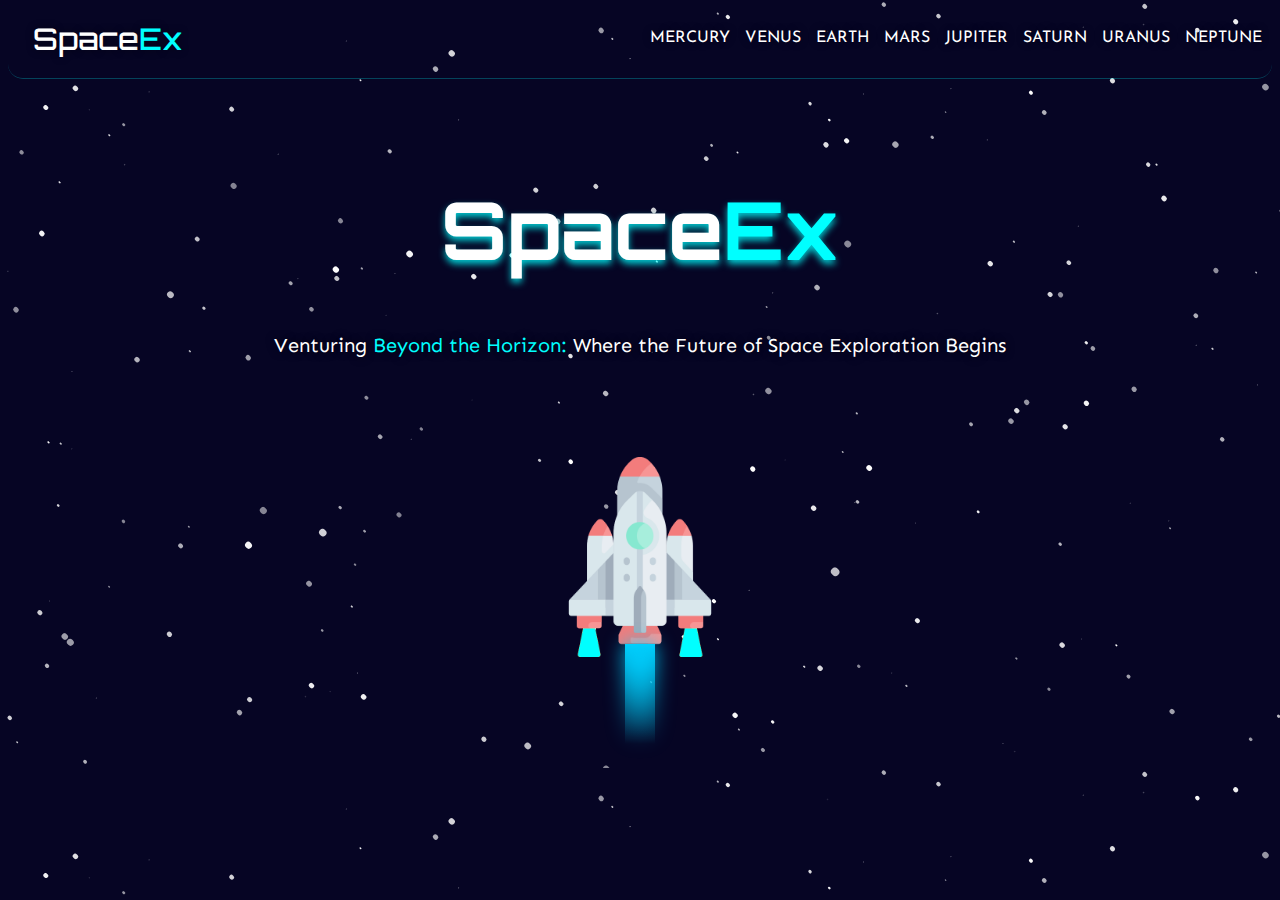
==== index.html @ b347578b "Initial Commit" ====
<!DOCTYPE html>
<html lang="en">
  <head>
    <meta charset="UTF-8" />
    <title>SpaceEx Station</title>
    <link rel="shortcut icon" href="src/favicon.png" type="image/x-icon" />
    <link rel="stylesheet" href="style.css" />
  </head>
  <body>
    <header>
      <a href="index.html" class="title">Space<font color="aqua">Ex</font></a>
      <div class="links">
        <a href="mercury.html">Mercury</a>
        <a href="venus.html">Venus</a>
        <a href="earth.html">Earth</a>
        <a href="mars.html">Mars</a>
        <a href="jupiter.html">Jupiter</a>
        <a href="saturn.html">Saturn</a>
        <a href="uranus.html">Uranus</a>
        <a href="neptune.html">Neptune</a>
      </div>
    </header>
    <main>
      <h1>Space<font color="aqua">Ex</font></h1>
      <p>
        Venturing <font color="aqua">Beyond the Horizon:</font> Where the Future
        of Space Exploration Begins
      </p>
      <div class="rocket">
        <img src="src/rocket.png" height="200px" />
      </div>
    </main>
    <!-- <script src="script.js"></script> -->
  </body>
</html>
---- style.css ----
@import url("https://fonts.googleapis.com/css2?family=Josefin+Sans:ital,wght@0,100..700;1,100..700&family=Yanone+Kaffeesatz:wght@200..700&display=swap");
@import url("https://fonts.googleapis.com/css2?family=Orbitron:wght@400..900&display=swap");

@import url("https://fonts.googleapis.com/css2?family=Sen:wght@400..800&display=swap");

body {
  background-color: #060524;
  background-image: url(src/bg.png);
  color: #fff;
}

header {
  display: flex;
  flex-direction: row;
  justify-content: space-between;
  align-items: center;
  height: 60px;
  border-bottom: 0.5px solid rgba(0, 255, 255, 0.253);
  padding-bottom: 10px;
  border-bottom-left-radius: 15px;
  border-bottom-right-radius: 15px;
  text-shadow: 0px 0px 9px rgba(0, 0, 0, 0.47);
}

header a {
  color: #fff;
  text-decoration: none;
  font-family: "Josefin Sans", sans-serif;
  text-transform: uppercase;
  font-size: 16px;
  padding: 5px;
  transition: 0.3s ease-in-out;
}

header .links {
  display: flex;
  justify-content: space-evenly;
  width: 50%;
}

header .title {
  text-transform: capitalize;
  font-family: "Orbitron", sans-serif;
  font-weight: 500;
  font-size: 30px;
  margin-left: 20px;
}

header a:hover {
  border-bottom: 2px solid aqua;
  background-color: rgba(0, 255, 255, 0.253);
  font-weight: bold;
  padding: 5px;
  border-radius: 10px;
}

header .active {
  border-bottom: 2px solid aqua;
  background-color: rgba(0, 255, 255, 0.253);
  font-weight: bold;
  padding: 5px;
  border-radius: 10px;
}

/* index.html */

main h1 {
  margin-top: 100px;
  font-family: "Orbitron", sans-serif;
  font-size: 80px;
  text-align: center;
  text-shadow: 0px 4px 7px rgba(0, 255, 255, 0.8);
}

main p {
  font-family: "Sen", sans-serif;
  font-size: 20px;
  text-align: center;
  text-shadow: 0px 0px 9px rgba(0, 0, 0, 0.74);
}

.rocket {
  display: flex;
  justify-content: center;
  align-items: center;
  margin-top: 100px;
  position: relative;
  animation: animate 0.2s ease infinite;
}

@keyframes animate {
  0%,
  100% {
    transform: translateY(-2px);
  }
  50% {
    transform: translateY(2px);
  }
}

.rocket::before {
  content: "";
  position: absolute;
  bottom: -87px;
  left: 50%;
  transform: translateX(-50%);
  width: 30px;
  height: 100px;
  background: linear-gradient(#00d0ff, transparent);
}

.rocket::after {
  content: "";
  position: absolute;
  bottom: -87px;
  left: 50%;
  transform: translateX(-50%);
  width: 30px;
  height: 100px;
  background: linear-gradient(#00d0ff, transparent);
  filter: blur(10px);
}

/* PLANET */

#container {
  /* border: 1px solid red; */
  padding: 60px;
  height: 55vh;
  display: flex;
}

.planet {
  width: 60%;
  /* border: 1px solid greenyellow; */
  display: flex;
  justify-content: center;
  align-items: center;
  animation: rotation 15s infinite linear;
  z-index: -2;
}

@keyframes rotation {
  from {
    transform: rotate(0deg);
  }
  to {
    transform: rotate(359deg);
  }
}

.info {
  width: 40%;
  padding: 20px;
  /* border: 1px solid aqua; */
  font-family: "Sen", sans-serif;
  font-size: 17px;
}

.info h1 {
  margin-top: -5px;
  font-family: "Orbitron", sans-serif;
  font-size: 40px;
  text-transform: uppercase;
  color: aqua;
  /* text-align: center; */
  text-shadow: 0px 4px 7px rgba(0, 0, 0, 0.8);
}

.info a {
  text-decoration: none;
  color: #fff;
}

.cards {
  padding-left: 15px;
  padding-right: 15px;
  height: 17vh;
  /* border: 1px solid blue; */
  display: flex;
  justify-content: space-between;
  align-items: center;
}

.cards .card {
  display: flex;
  flex-direction: column;
  border: 1px solid #ffffff42;
  border-radius: 10px;
  height: 70%;
  width: 20%;
  padding: 10px;
  transform: 1s linear ease;
  cursor: pointer;
}

.cards .card:hover{
  background-color: #00d0ff;
  color: #060524;
}

.card h1 {
  margin-left: 10px;
  margin-top: 7px;
  font-family: "Orbitron", sans-serif;
  text-transform: uppercase;
}

.card p {
  margin-left: 10px;
  margin-top: 3px;
  font-family: "Sen", sans-serif;
  font-weight: bold;
  font-size: 18px;
  text-transform: uppercase;
  color: #ffffff93;
}

.card p:hover{
  color: #060524;
}

/* .ring{
  position: fixed;
  rotate: 125deg;
  height: 470px;
  top: 120px;
  left: 20px;
  z-index: -1;
} */

/* Planet END */

::-webkit-scrollbar {
  width: 0px;
}
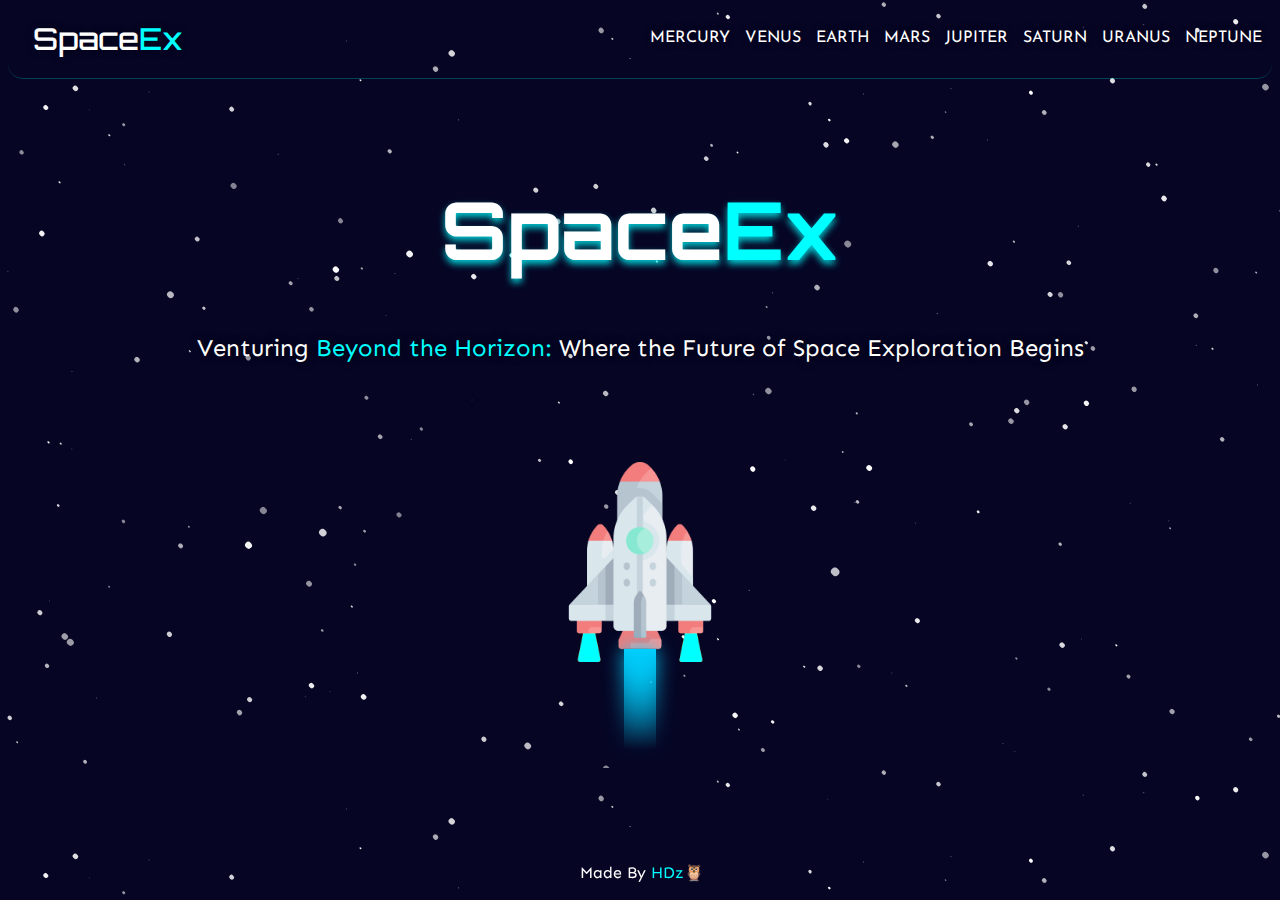
==== commit bdb663e1: "Mobile-Responsive" ====
--- a/index.html
+++ b/index.html
@@ -20,16 +20,54 @@
         <a href="neptune.html">Neptune</a>
       </div>
     </header>
+
     <main>
-      <h1>Space<font color="aqua">Ex</font></h1>
+      <h1 class="heading">Space<font color="aqua">Ex</font></h1>
       <p>
         Venturing <font color="aqua">Beyond the Horizon:</font> Where the Future
         of Space Exploration Begins
       </p>
       <div class="rocket">
-        <img src="src/rocket.png" height="200px" />
+        <img src="src/rocket.png" />
+      </div>
+      <div class="planet-container">
+        <div class="planet-card">
+          <h1><a href="mercury.html">Mercury</a></h1>
+        </div>
+        <div class="planet-card">
+          <h1><a href="venus.html">Venus</a></h1>
+        </div>
+        <div class="planet-card">
+          <h1><a href="earth.html">Earth</a></h1>
+        </div>
+        <div class="planet-card">
+          <h1><a href="mars.html">Mars</a></h1>
+        </div>
+        <div class="planet-card">
+          <h1><a href="jupiter.html">Jupiter</a></h1>
+        </div>
+        <div class="planet-card">
+          <h1><a href="saturn.html">Saturn</a></h1>
+        </div>
+        <div class="planet-card">
+          <h1><a href="uranus.html">Uranus</a></h1>
+        </div>
+        <div class="planet-card">
+          <h1><a href="neptune.html">Neptune</a></h1>
+        </div>
       </div>
     </main>
-    <!-- <script src="script.js"></script> -->
+    <span class="watermark">Made By <a href="https://github.com/hdz-088/"><font color="aqua">HDz</font></a>🦉</span>
+    <script>
+      var aTags = document.querySelectorAll("a");
+
+      for (var i = 0; i < aTags.length; i++) {
+        var aTag = aTags[i];
+        aTag.addEventListener("click", function (e) {
+          var ele = e.target;
+          window.location.replace(ele.getAttribute("data-href"));
+        });
+      }
+    </script>
   </body>
 </html>
--- a/style.css
+++ b/style.css
@@ -42,7 +42,7 @@
   text-transform: capitalize;
   font-family: "Orbitron", sans-serif;
   font-weight: 500;
-  font-size: 30px;
+  font-size: 1.9rem;
   margin-left: 20px;
 }
 
@@ -64,28 +64,33 @@
 
 /* index.html */
 
-main h1 {
+main .heading {
   margin-top: 100px;
   font-family: "Orbitron", sans-serif;
-  font-size: 80px;
+  /* font-size: 80px; */
+  font-size: 5rem;
   text-align: center;
   text-shadow: 0px 4px 7px rgba(0, 255, 255, 0.8);
 }
 
 main p {
   font-family: "Sen", sans-serif;
-  font-size: 20px;
+  font-size: 1.5rem;
   text-align: center;
   text-shadow: 0px 0px 9px rgba(0, 0, 0, 0.74);
 }
 
-.rocket {
+main .rocket {
   display: flex;
   justify-content: center;
   align-items: center;
   margin-top: 100px;
   position: relative;
   animation: animate 0.2s ease infinite;
+}
+
+main .rocket img {
+  height: 12.5rem;
 }
 
 @keyframes animate {
@@ -104,8 +109,8 @@
   bottom: -87px;
   left: 50%;
   transform: translateX(-50%);
-  width: 30px;
-  height: 100px;
+  width: 2rem;
+  height: 6.2rem;
   background: linear-gradient(#00d0ff, transparent);
 }
 
@@ -115,17 +120,60 @@
   bottom: -87px;
   left: 50%;
   transform: translateX(-50%);
-  width: 30px;
-  height: 100px;
+  width: 2rem;
+  height: 6.2rem;
   background: linear-gradient(#00d0ff, transparent);
   filter: blur(10px);
 }
 
+main .planet-container {
+  display: flex;
+  flex-direction: row;
+  flex-wrap: wrap;
+  padding-left: 15px;
+  padding-right: 15px;
+  height: 10vh;
+  justify-content: space-between;
+  align-items: center;
+  margin-top: 10rem;
+}
+
+main .planet-container .planet-card {
+  border: 1px solid #ffffff42;
+  border-radius: 10px;
+  height: auto;
+  width: 20%;
+  padding: 10px;
+  transform: 1s linear ease;
+  cursor: pointer;
+  text-align: center;
+  margin-bottom: 30px;
+  backdrop-filter: blur(6.6px);
+  -webkit-backdrop-filter: blur(6.6px);
+}
+
+main .planet-container .planet-card:hover {
+  background-color: #00d0ff;
+  color: #060524 !important;
+}
+
+main .planet-container .planet-card h1 {
+  font-family: "Orbitron", sans-serif;
+  text-transform: uppercase;
+  font-size: 2rem;
+}
+
+main .planet-container .planet-card a {
+  color: inherit;
+  text-decoration: inherit;
+}
+
 /* PLANET */
 
 #container {
   /* border: 1px solid red; */
-  padding: 60px;
+  /* padding: 60px; */
+  padding: 3rem;
   height: 55vh;
   display: flex;
 }
@@ -170,6 +218,8 @@
 .info a {
   text-decoration: none;
   color: #fff;
+  height: auto;
+  margin-bottom: auto;
 }
 
 .cards {
@@ -194,9 +244,9 @@
   cursor: pointer;
 }
 
-.cards .card:hover{
+.cards .card:hover {
   background-color: #00d0ff;
-  color: #060524;
+  color: #060524 !important;
 }
 
 .card h1 {
@@ -216,7 +266,7 @@
   color: #ffffff93;
 }
 
-.card p:hover{
+.card p:hover {
   color: #060524;
 }
 
@@ -233,4 +283,151 @@
 
 ::-webkit-scrollbar {
   width: 0px;
-}+}
+
+a {
+  text-decoration: inherit;
+}
+
+.watermark{
+  position: fixed;
+  color: #fff;
+  text-decoration: none;
+  font-size: 1rem;
+  font-family: "Sen";
+  bottom: 2%;
+  right: 45%;
+  /* left: 40%; */
+}
+
+/* For Display Width Above 1000px */
+@media only screen and (min-width: 1000px) {
+  main .planet-container {
+    display: none;
+  }
+}
+
+/* For Display Width Between 600px And 1000px */
+@media screen and (min-width: 600px) and (max-width: 1000px) {
+  header .title {
+    font-size: 2.8rem;
+  }
+  header .links {
+    display: none;
+  }
+  main .heading {
+    font-size: 10rem;
+  }
+  main p {
+    font-size: 2rem;
+  }
+  main .rocket img {
+    margin-top: 1rem;
+    height: 35rem;
+  }
+  main .rocket::before {
+    bottom: -67px;
+    width: 6rem;
+    height: 6.3rem;
+  }
+  main .rocket::after {
+    bottom: -67px;
+    width: 6rem;
+    height: 6.3rem;
+  }
+  #container {
+    flex-direction: column;
+    padding: 1rem;
+  }
+  .planet {
+    margin-top: 2rem;
+    width: auto;
+  }
+  .planet img {
+    height: 45rem;
+    /* height: auto; */
+  }
+  
+  .info {
+    margin-top: 5rem;
+    width: auto;
+    height: auto;
+    margin: auto;
+  }
+  .info h1 {
+    font-size: 4rem;
+  }
+  .info p {
+    font-size: 2rem;
+  }
+  .cards {
+    display: flex;
+    flex-direction: row;
+    height: 12rem;
+    margin-top: 27rem;
+  }
+  .watermark{
+    font-size: 1.5rem;
+    right: 42%;
+  }
+}
+
+/* For Display Width Below 600px */
+@media screen and (max-width: 600px) {
+  header .title {
+    font-size: 2.8rem;
+  }
+  header .links {
+    display: none;
+  }
+  main .heading {
+    font-size: 10rem;
+  }
+  main p {
+    font-size: 2rem;
+  }
+  main .rocket img {
+    margin-top: 1rem;
+    height: 35rem;
+  }
+  main .rocket::before {
+    bottom: -67px;
+    width: 6rem;
+    height: 6.3rem;
+  }
+  main .rocket::after {
+    bottom: -67px;
+    width: 6rem;
+    height: 6.3rem;
+  }
+  #container {
+    flex-direction: column;
+    padding: 1rem;
+  }
+  .planet {
+    margin-top: 2rem;
+    width: auto;
+  }
+  .planet img {
+    height: 45rem;
+    /* height: auto; */
+  }
+  .info {
+    margin-top: 5rem;
+    width: auto;
+    height: auto;
+    margin: auto;
+  }
+  .info h1 {
+    font-size: 4rem;
+  }
+  .info p {
+    font-size: 2rem;
+  }
+  .cards {
+    display: flex;
+    flex-direction: row;
+    height: 12rem;
+    margin-top: 30rem;
+  }
+}
